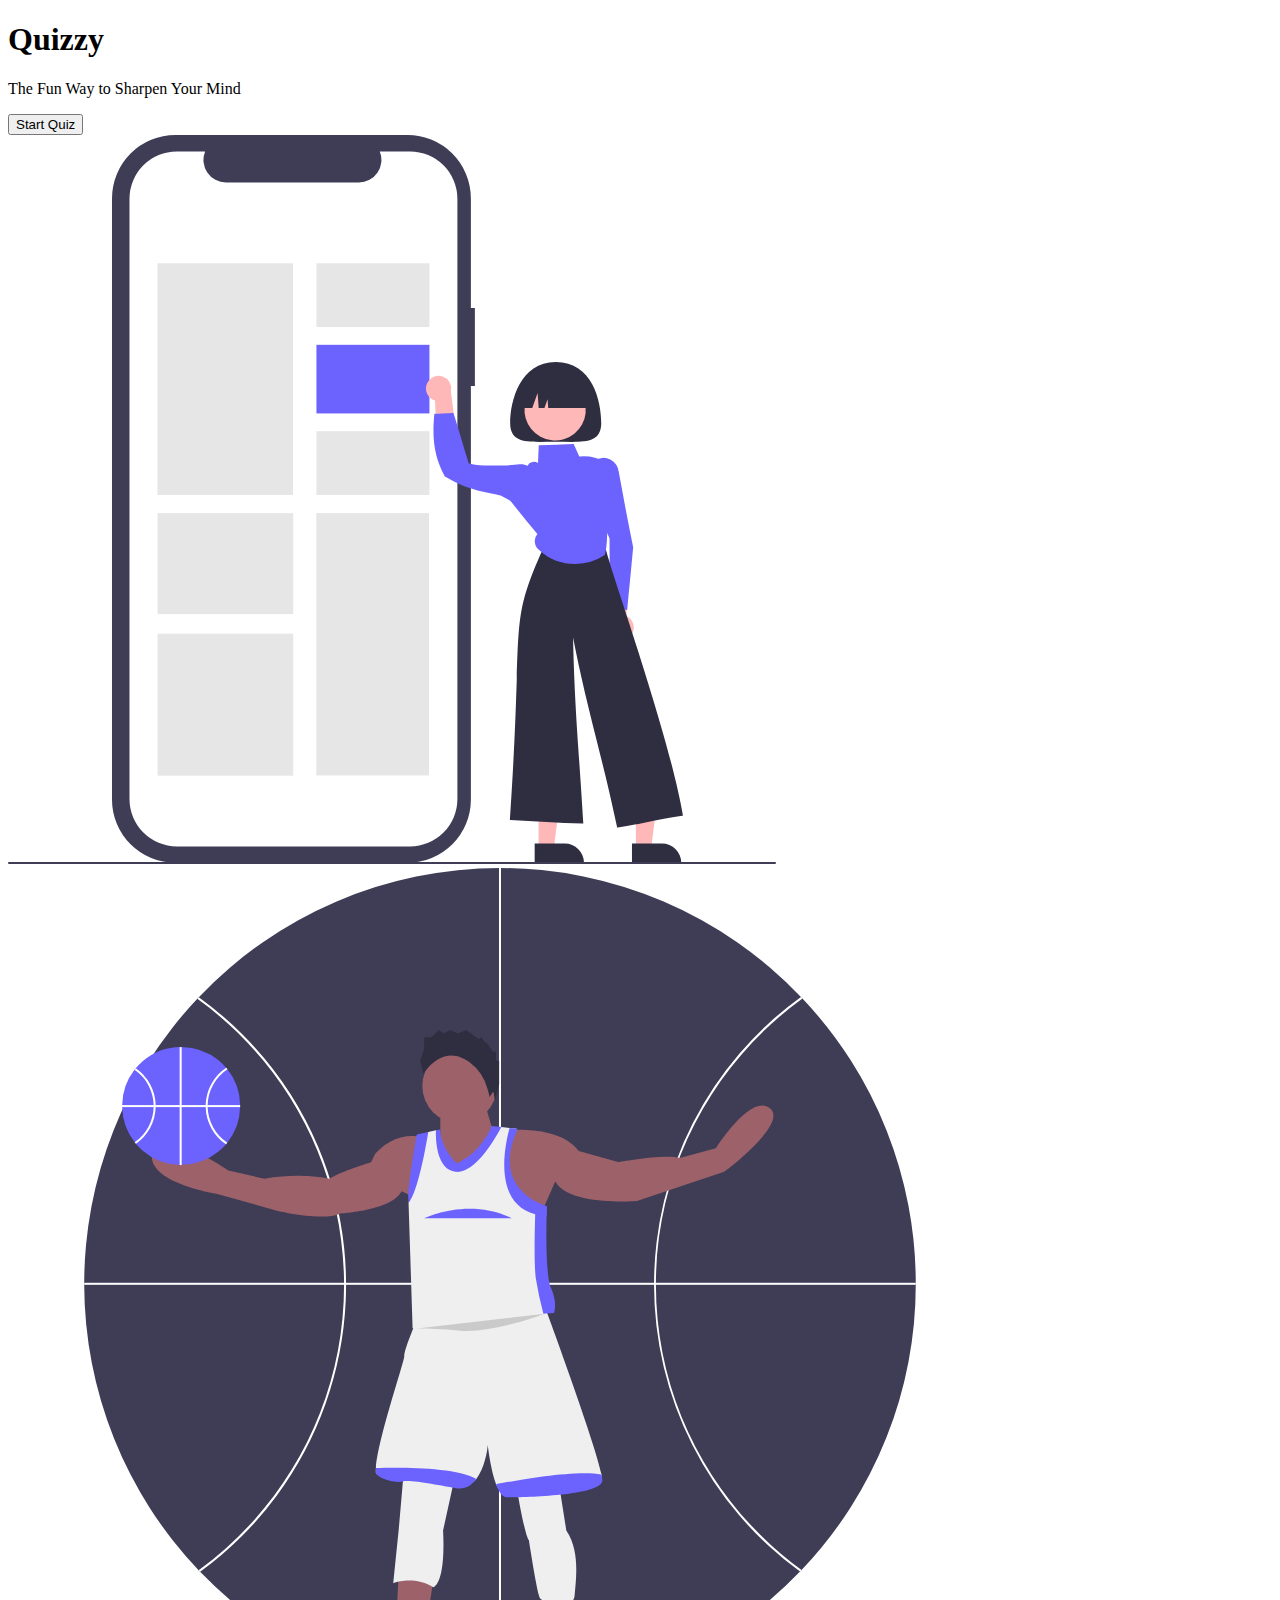
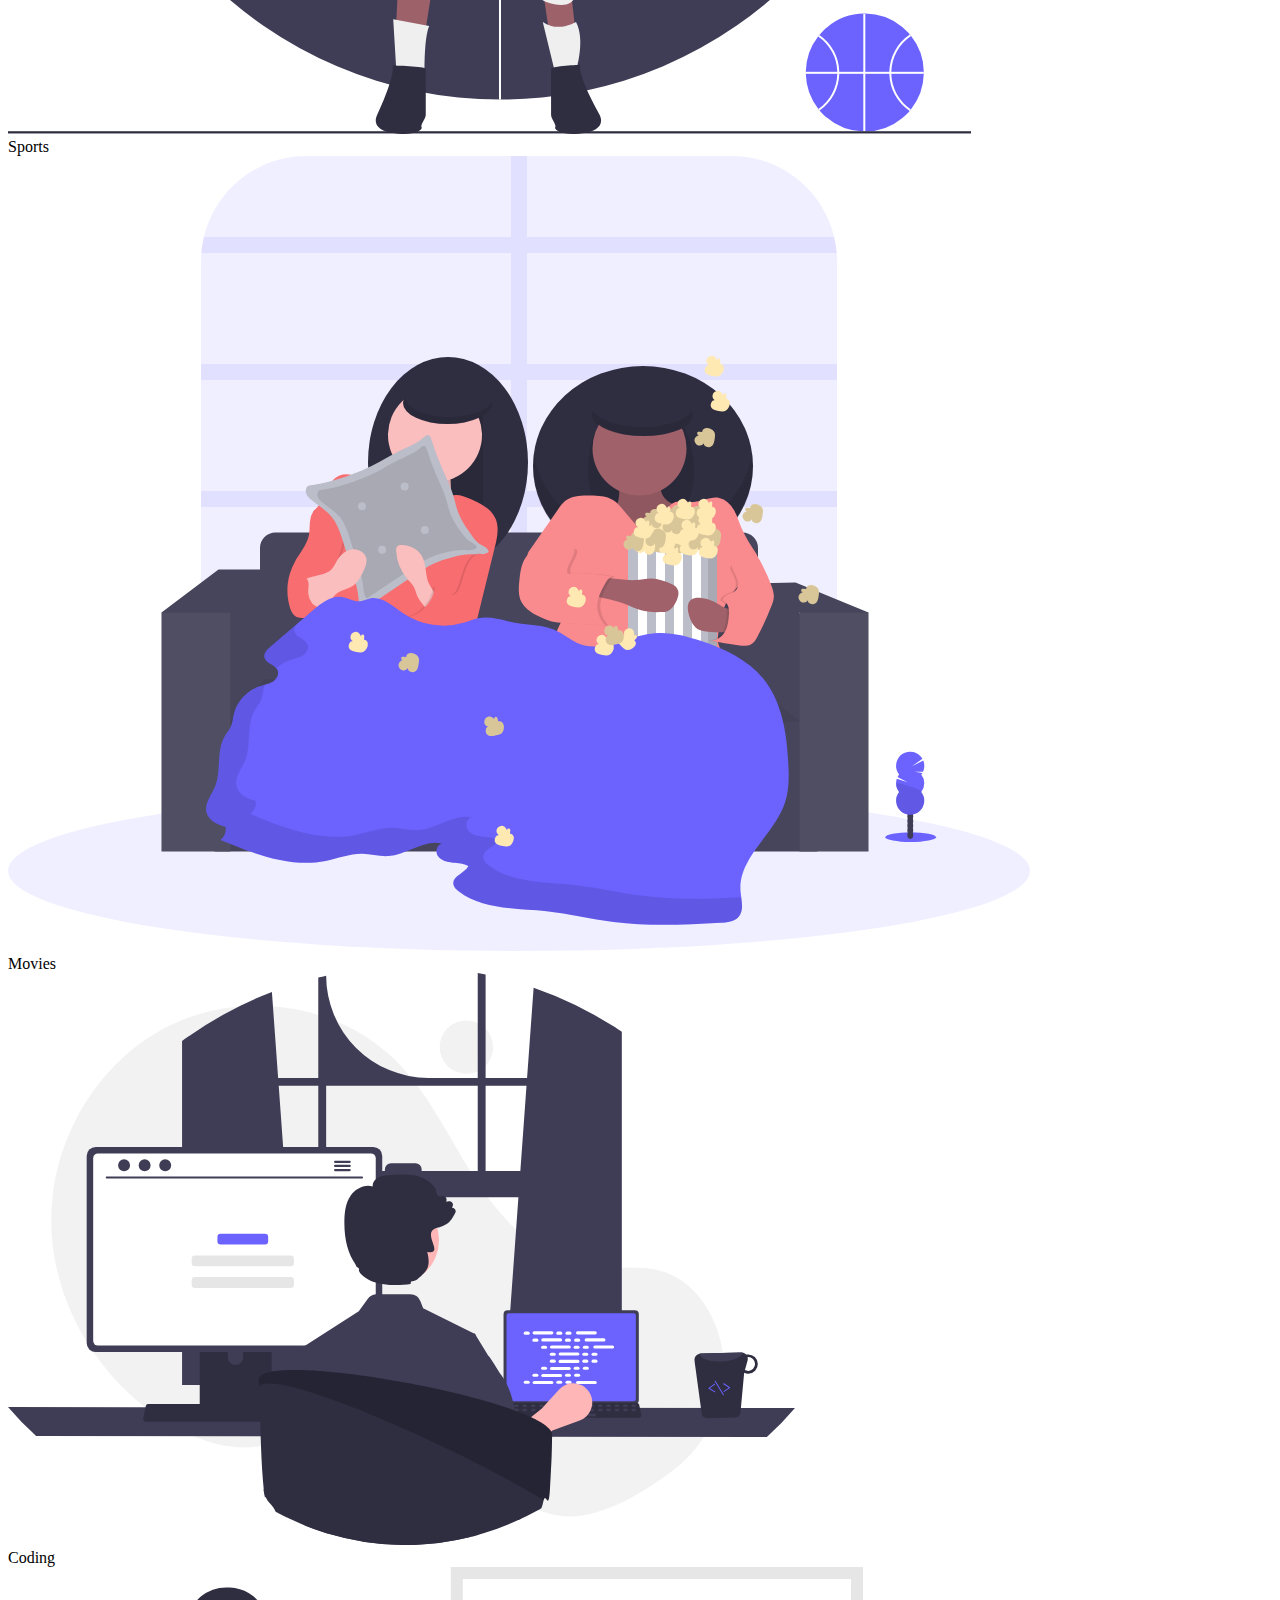
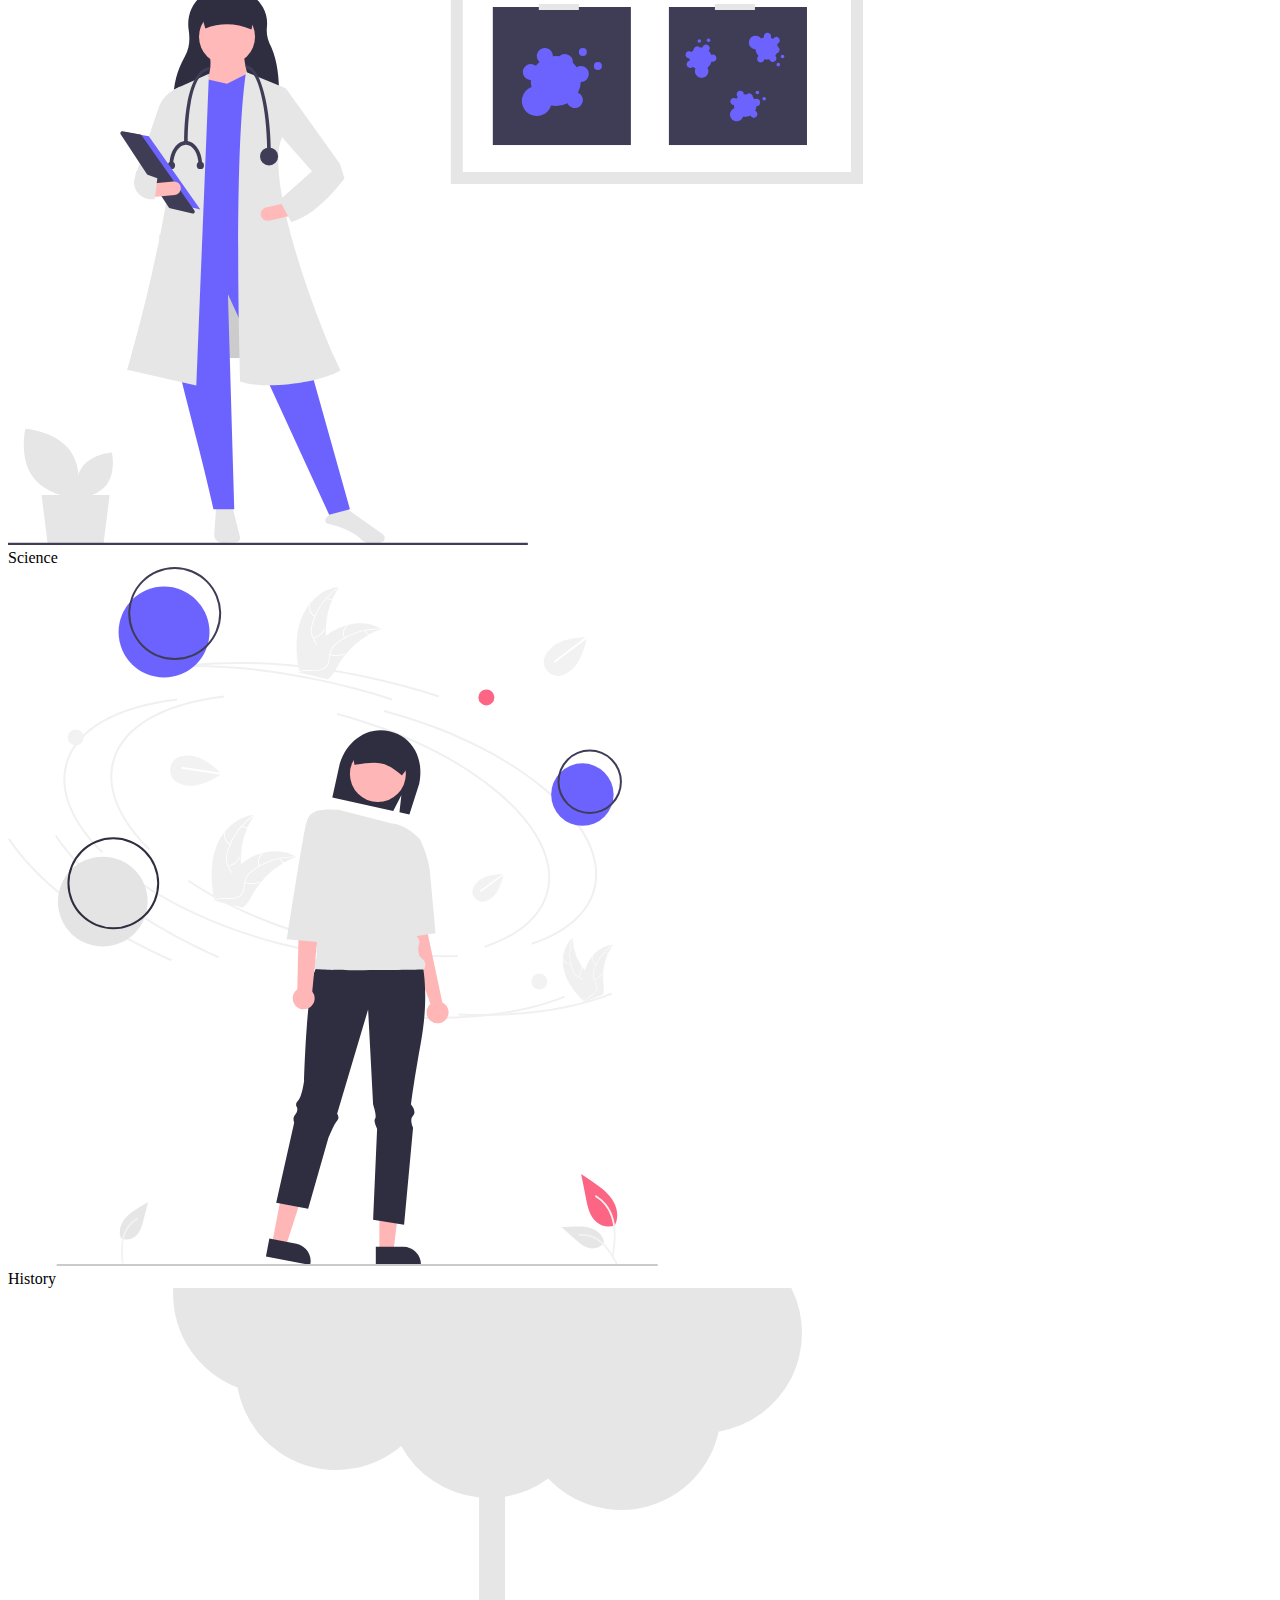
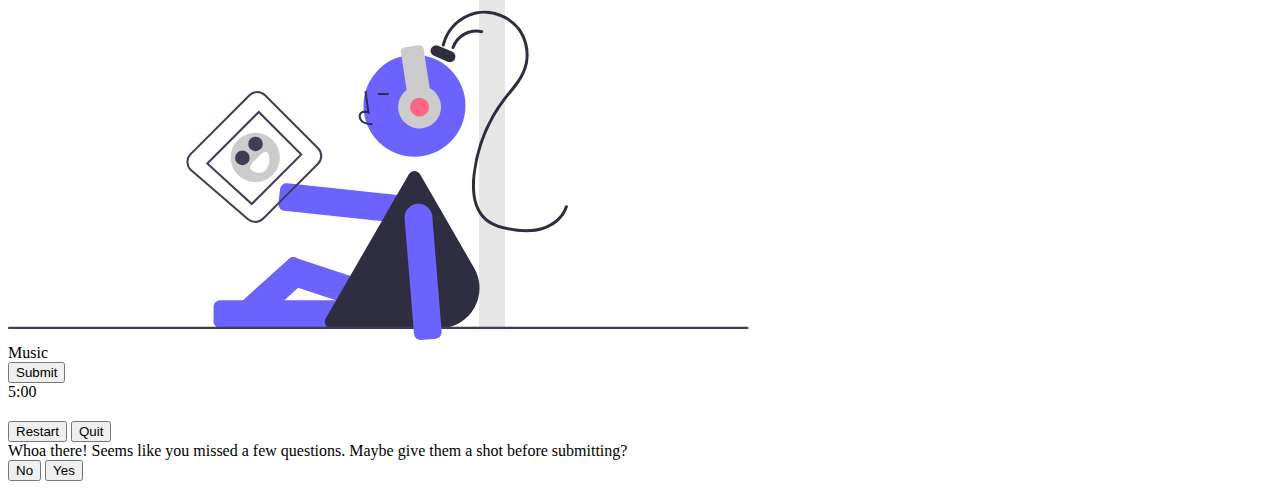
==== index.html @ fc0273d0 "rename the files" ====
<!DOCTYPE html>
<html lang="en">
  <head>
    <meta charset="UTF-8" />
    <meta name="viewport" content="width=device-width, initial-scale=1.0" />
    <title>Quiz App</title>
    <link
      rel="stylesheet"
      href="https://fonts.googleapis.com/css2?family=Material+Symbols+Outlined:opsz,wght,FILL,GRAD@20..48,100..700,0..1,-50..200"
    />
    <link rel="stylesheet" href="quiz.css" />
    <link
      rel="shortcut icon"
      href="public/android-chrome-192x192.png"
      type="image/x-icon"
    />
  </head>
  <body>
    <!-- Background Image -->
    <div id="background-image"></div>

    <!-- Hero Section of the Quiz App -->
    <div id="hero-section" class="common-styling container">
      <div class="text-content">
        <h1>Quizzy</h1>
        <p>The Fun Way to Sharpen Your Mind</p>
        <button id="start-quiz" class="button-style">Start Quiz</button>
      </div>
      <div class="img-content">
        <img
          src="public/undraw_mobile_feed_re_72ta.svg"
          alt="undraw_mobile_feed_re_72ta"
        />
      </div>
    </div>

    <!-- Category Section -->
    <div id="categories-section"
      class="hidden common-styling container cartegories"
    >
      <div class="card">
        <img src="public/undraw_greek_freak_j-2-qb.svg" alt="sports" />
        <div class="text">Sports</div>
      </div>
      <div class="card">
        <img
          src="public/undraw_horror_movie_3988.svg"
          alt="undraw_horror_movie_3988"
        />
        <div class="text">Movies</div>
      </div>
      <div class="card">
        <img
          src="public/undraw_programming_re_kg9v.svg"
          alt="undraw_programming_re_kg9v"
        />
        <div class="text">Coding</div>
      </div>
      <div class="card">
        <img
          src="public/undraw_medical_research_qg4d.svg"
          alt="undraw_medical_research_qg4d"
        />
        <div class="text">Science</div>
      </div>
      <div class="card">
        <img
          src="public/undraw_in_thought_re_qyxl.svg"
          alt="undraw_in_thought_re_qyxl"
        />
        <div class="text">History</div>
      </div>
      <div class="card">
        <img
          src="public/undraw_contemplating_re_ynec.svg"
          alt="undraw_contemplating_re_ynec"
        />
        <div class="text">Music</div>
      </div>
    </div>

    <!-- Question and Options -->

    <div class="hidden common-styling container quiz" id="quiz-section">
      <div class="section-top">
        <button id="submit">Submit</button>
      </div>

      <div class="section-middle">
        <div class="section-middle-1">
          <div id="question-no"></div>
          <div id="question"></div>
          <div id="options"></div>
        </div>
        <div class="section-middle-2">
          <div class="circular-progress">
            <div id="timer">5:00</div>
          </div>
        </div>
      </div>

      <div class="section-bottom"></div>
    </div>

    <!-- Score Card -->

    <div id="score-card" class="hidden common-styling container">
      <div class="score-display">
        <h2></h2>
        <div class="btns">
          <button class="button-style second" id="restart-quiz">Restart</button>
          <button class="button-style" id="quit-quiz">Quit</button>
        </div>
      </div>
    </div>

    <!-- Confirm Submission -->
    <div id="submit-card" class="hidden container common-styling ">
      <div class="card">
        <div class="card-text">
          Whoa there! Seems like you missed a few questions. Maybe give them a shot before submitting?
        </div>

        <div class="submit-btns">
          <button class="button-style" id="no">No</button>
          <button class="button-style" id="yes">Yes</button>
        </div>
      </div>
    </div>

    <script type="module" src="./question.js"></script>
    <script type="module" src="./timer.js"></script>
    <script type="module" src="./ui.js"></script>
    <script type="module" src="./main.js"></script>
    <script type="module" src="./quiz.js"></script>
  </body>
</html>
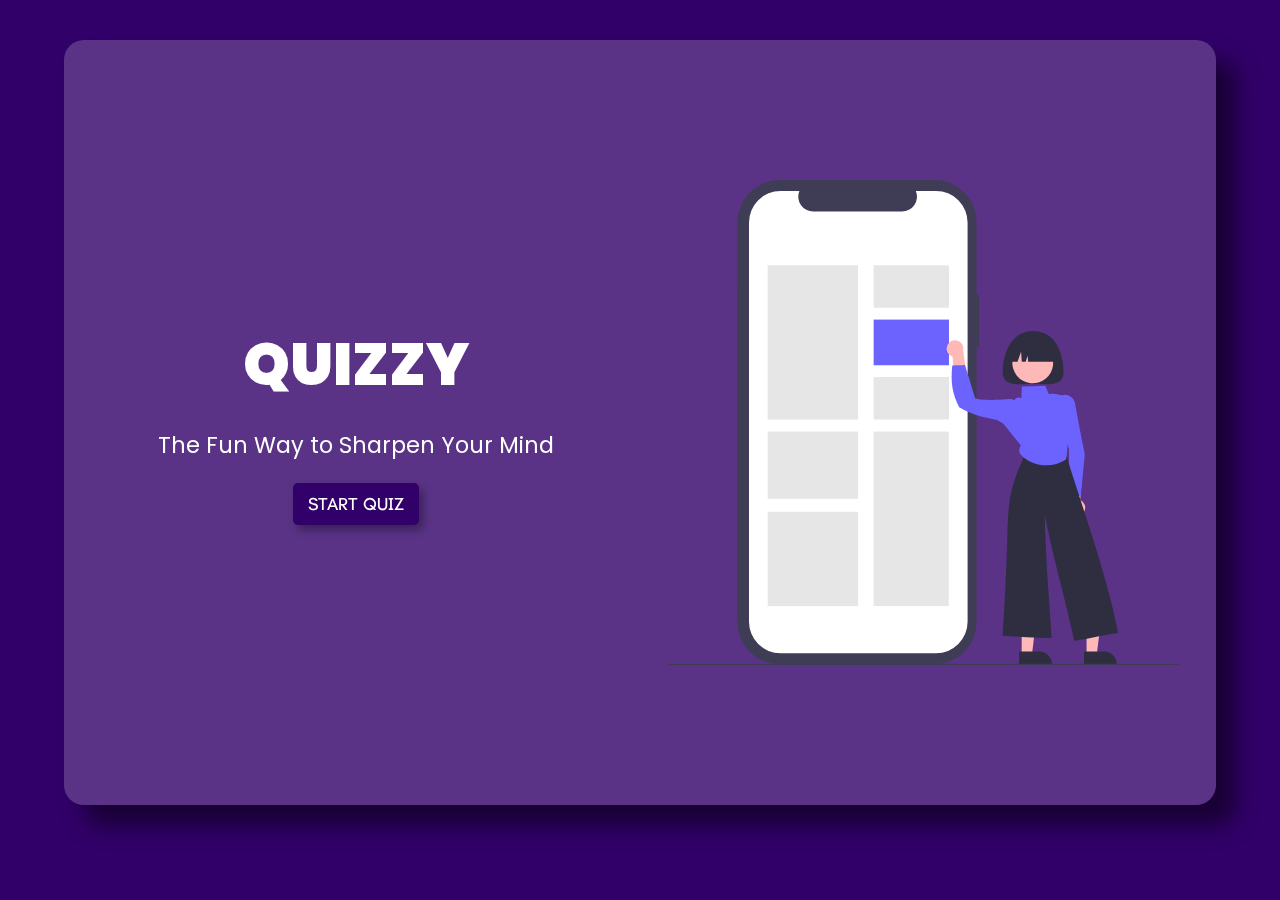
==== commit cccaf967: "basic changes" ====
--- a/index.html
+++ b/index.html
@@ -8,7 +8,7 @@
       rel="stylesheet"
       href="https://fonts.googleapis.com/css2?family=Material+Symbols+Outlined:opsz,wght,FILL,GRAD@20..48,100..700,0..1,-50..200"
     />
-    <link rel="stylesheet" href="quiz.css" />
+    <link rel="stylesheet" href="styles.css" />
     <link
       rel="shortcut icon"
       href="public/android-chrome-192x192.png"
@@ -132,6 +132,6 @@
     <script type="module" src="./timer.js"></script>
     <script type="module" src="./ui.js"></script>
     <script type="module" src="./main.js"></script>
-    <script type="module" src="./quiz.js"></script>
+    <script type="module" src="./app.js"></script>
   </body>
 </html>
--- a/styles.css
+++ b/styles.css
@@ -0,0 +1,759 @@
+@import url("https://fonts.googleapis.com/css2?family=Merriweather:ital,wght@0,300;0,400;0,700;0,900;1,300;1,400;1,700;1,900&display=swap");
+@import url("https://fonts.googleapis.com/css2?family=Teachers:ital,wght@0,400..800;1,400..800&display=swap");
+@import url("https://fonts.googleapis.com/css2?family=Poppins:ital,wght@0,100;0,200;0,300;0,400;0,500;0,600;0,700;0,800;0,900;1,100;1,200;1,300;1,400;1,500;1,600;1,700;1,800;1,900&display=swap");
+
+* {
+  margin: 0;
+  padding: 0;
+  box-sizing: border-box;
+  font-family: "Teachers", sans-serif; /* Teachers font with sans-serif fallback */
+  font-weight: 500; /* Regular weight for Teachers */
+}
+
+.common-styling {
+  width: 85%;
+  height: 85vh;
+  border-radius: 20px;
+  background-color: rgba(255, 255, 255, 0.2);
+  backdrop-filter: blur(8px);
+  box-shadow: 20px 20px 22px rgba(0, 0, 0, 0.5);
+  margin: 40px auto;
+}
+
+.container {
+  width: 90%;
+  margin-left: auto;
+  margin-right: auto;
+  padding-left: 0.5rem;
+  padding-right: 0.5rem;
+}
+
+.button-style {
+  width: auto;
+  padding: 10px 15px;
+  background-color: #310069;
+  color: #fff;
+  font-size: 1.1rem;
+  border: none;
+  border-radius: 5px;
+  cursor: pointer;
+  box-shadow: 4px 5px 10px rgba(0, 0, 0, 0.35);
+  transition: background-color 0.3ms ease;
+  text-transform: uppercase;
+}
+
+.button-style:hover {
+  background-color: #a700ad;
+  box-shadow: 4px 5px 10px rgba(0, 0, 0, 0.55);
+  border: solid 1px #f30dfb;
+}
+
+#background-image {
+  position: fixed;
+  top: 0;
+  left: 0;
+  width: 100%;
+  height: 100vh;
+  z-index: 0;
+  background-color: #310069;
+}
+
+/*/ Hero Section Styling */
+
+#hero-section {
+  position: relative;
+  display: flex;
+  justify-content: center;
+  align-items: center;
+  margin: 40px auto;
+  overflow: hidden;
+  z-index: 10;
+}
+
+.text-content {
+  width: 50%;
+  padding: 20px;
+  display: flex;
+  flex-direction: column;
+  justify-content: space-around;
+  align-items: center;
+  color: #fff;
+}
+
+.text-content h1 {
+  font-family: Poppins, serif;
+  font-weight: 900;
+  padding-bottom: 20px;
+  text-align: center;
+  text-transform: uppercase;
+  font-size: 3.7rem;
+}
+
+.text-content p {
+  font-family: Poppins, serif;
+  font-weight: 400;
+  font-size: 1.4rem;
+  line-height: 1.5;
+  padding-bottom: 20px;
+  text-align: center;
+}
+
+.text-content button {
+  max-width: 300px;
+}
+
+.img-content {
+  width: 50%; /* Balanced with text content */
+  display: flex;
+  justify-content: center;
+  align-items: center;
+  /* background-color: #12db47; */
+}
+
+.img-content img {
+  max-width: 90%;
+  max-height: 90%;
+}
+/*/ Category Section Styling */
+#categories-section {
+  padding: 3% 10%;
+  display: grid;
+  grid-template-rows: repeat(3, 1fr);
+  grid-template-columns: repeat(2, 1fr);
+  grid-gap: 20px 30px;
+}
+
+#categories-section .card {
+  height: 21vh;
+  border-radius: 10px;
+  display: flex;
+  align-items: center;
+  background-color: rgba(255, 255, 255, 0.1);
+  backdrop-filter: blur(5px);
+  box-shadow: 20px 20px 22px rgba(0, 0, 0, 0.3);
+  cursor: pointer;
+  position: relative;
+}
+
+#categories-section .card img {
+  width: 100%;
+  height: 90%;
+  object-fit: contain;
+}
+
+#categories-section .card .text {
+  opacity: 0;
+  color: #a800ad;
+  position: absolute;
+  top: 0;
+  left: 0;
+  right: 0;
+  bottom: 0;
+  display: flex;
+  justify-content: center;
+  align-items: center;
+  font-size: 1.8rem;
+  font-family: Merriweather;
+  text-transform: uppercase;
+  transition: opacity 10ms ease-in;
+}
+
+#categories-section .card:hover img {
+  opacity: 0;
+}
+
+#categories-section .card:hover .text {
+  opacity: 1;
+}
+
+/*/ Quiz layout */
+#quiz-section {
+  position: relative;
+  color: #c7c3c3;
+  font-family: Poppins;
+}
+
+#quiz-section .section-top {
+  width: 100%;
+  height: 20%;
+  display: flex;
+  justify-content: end;
+}
+
+#quiz-section .section-top button {
+  height: 8vh;
+  margin: auto 3vw;
+  padding: 12px 18px;
+  border-radius: 8px;
+  border: none;
+  background-color: #310069;
+  color: #c7c3c3;
+  font-size: medium;
+  cursor: pointer;
+}
+
+#quiz-section .section-top button:hover {
+  background-color: #a800ad;
+  color: #fff;
+}
+
+#quiz-section .section-middle {
+  width: 100%;
+  height: 60%;
+  display: flex;
+  justify-content: center;
+  align-items: center;
+}
+
+#quiz-section .section-middle .section-middle-1 {
+  width: 75%;
+  height: 100%;
+}
+
+#quiz-section .section-middle .correct {
+  background-color: rgb(13, 237, 13);
+  color: #fff;
+}
+
+#quiz-section .section-middle .incorrect {
+  background-color: rgb(237, 13, 13);
+  color: #fff;
+}
+
+#question-no {
+  width: 100%;
+  height: 10%;
+  text-align: justify;
+  padding: 12px 16px;
+  font-size: 1.2rem;
+  font-weight: 500;
+  font-family: poppins;
+}
+
+#question {
+  width: 100%;
+  height: 10vh;
+  padding: 8px 16px;
+  display: flex;
+  align-items: center;
+  text-wrap: 1;
+  font-family: poppins;
+  font-size: 1rem;
+  font-weight: 500;
+}
+
+#options {
+  display: grid;
+  grid-template-columns: repeat(2, 1fr);
+  grid-template-rows: repeat(2, 1fr);
+  grid-gap: 20px;
+  padding-top: 2vh;
+  padding-left: 1vw;
+  padding-right: 5vw;
+}
+
+#options li {
+  height: 8vh;
+  border-radius: 10px;
+  display: flex;
+  justify-content: center;
+  align-items: center;
+  background-color: rgba(255, 255, 255, 0.1);
+  backdrop-filter: blur(10px);
+  box-shadow: 20px 20px 22px rgba(0, 0, 0, 0.18);
+  font-size: 1.1rem;
+  color: #fff;
+  transition: background 0.5ms ease;
+  cursor: pointer;
+}
+
+#options li:hover {
+  background-color: #310069;
+  color: #c7c3c3;
+}
+
+#quiz-section .section-middle .section-middle-2 {
+  width: 25%;
+  position: relative;
+  display: flex;
+  justify-content: center;
+  align-items: center;
+}
+
+.circular-progress {
+  position: relative;
+  width: 70%;
+  padding-bottom: 70%;
+  border-radius: 50%;
+  background: conic-gradient(#310069 1deg, #dcd9d9 0deg);
+  display: flex;
+  justify-content: center;
+  align-items: center;
+  z-index: 10;
+}
+
+.circular-progress::before {
+  position: absolute;
+  content: "";
+  top: 8%;
+  width: 85%;
+  padding-top: 85%;
+  border-radius: 50%;
+  background-color: rgba(255, 255, 255, 1);
+}
+
+#timer {
+  position: absolute;
+  top: 50%;
+  left: 50%;
+  transform: translate(-50%, -50%);
+  font-size: 3rem;
+  z-index: 10;
+  color: #310069;
+}
+
+#quiz-section .section-bottom {
+  width: 100%;
+  height: 10%;
+}
+
+/*/ Final Report Styling */
+
+#score-card {
+  display: flex;
+  justify-content: center;
+  align-items: center;
+}
+
+#score-card .score-display {
+  width: 50%;
+  height: 50%;
+  color: #e7e3e3;
+  background-color: rgba(255, 255, 255, 0.1);
+  backdrop-filter: blur(20px);
+  box-shadow: 20px 20px 22px rgba(0, 0, 0, 0.2);
+  border-radius: 20px;
+  display: flex;
+  flex-direction: column;
+  justify-content: center;
+  align-items: center;
+}
+
+#score-card .score-display h2 {
+  margin-bottom: 15px;
+  padding: 0 15px;
+  text-align: center;
+}
+
+#score-card .score-display .btns {
+  width: 100%;
+  margin-top: 20px;
+  padding: 0.4vw 6vw;
+  display: flex;
+  justify-content: space-around;
+
+}
+
+.second {
+  background-color: #e7e3e3;
+  color: #310069;
+}
+
+.second:hover {
+  color: white;
+}
+
+/*/ Submission Card  */
+#submit-card {
+  display: flex;
+  justify-content: center;
+  align-items: center;
+  
+}
+
+#submit-card .card {
+  width: 45%;
+  height: 45%;
+  display: flex;
+  flex-direction: column;
+  align-items: center;
+  justify-content: center;
+  background-color: rgba(255, 255, 255, 0.1);
+  backdrop-filter: blur(20px);
+  box-shadow: 10px 12px 22px rgba(0, 0, 0, 0.4);
+  border-radius: 20px;
+}
+
+#submit-card .card .card-text {
+  width: 100%;
+  font-size: 20px;
+  font-weight: 500;
+  text-transform: uppercase;
+  text-align: center;
+  padding: 12px 14px;
+  color: #e7e3e3;
+}
+
+#submit-card .card button {
+  font-size: 1rem;
+  font-weight: 600;
+  font-family: poppins;
+  margin-right: 10px;
+  margin-left: 10px;
+  padding: 10px 25px;
+}
+
+#no:hover {
+  background-color: rgba(13, 237, 13, 0.712);
+  border: none;
+}
+
+#yes:hover {
+  background-color: rgb(237, 13, 13);
+  border: none;
+}
+
+.hidden {
+  display: none !important;
+}
+
+/*# Mobile responsive design */
+
+@media (max-width: 767px) {
+  .container {
+    max-width: 100%;
+    padding: 0 15px;
+  }
+
+  #hero-section {
+    flex-direction: column;
+  }
+
+  .text-content {
+    width: 100%;
+    padding: 20px 25px;
+  }
+  
+  .img-content {
+    display: none;
+  }
+
+  #categories-section {
+    grid-template-rows: repeat(3, 25vh);
+    padding: 19px 11px;
+  }
+
+  #categories-section .card .text {
+    font-size: 1.3rem;
+  }
+
+  #quiz-section .section-top button {
+    height: 6vh;
+    margin: 12px 2vw;
+    padding: 10px 15px;
+    font-size: 0.7rem;
+    text-transform: uppercase;
+  }
+
+  #quiz-section .section-middle {
+    flex-direction: column-reverse;
+  }
+
+  #quiz-section .section-middle .section-middle-1 {
+    width: 100%;
+  }
+
+  #question-no {
+    font-size: 1rem;
+    padding: 15px 10px;
+    display: flex;
+    align-items: center;
+    text-align: start;
+    margin: 2vw 0;
+  }
+
+  #question {
+    width: auto;
+    margin: 2vw 0;
+    padding: 5px 10px;
+    font-size: 1rem;
+  }
+
+  #options {
+    grid-template-columns: 1fr;
+    grid-template-rows: repeat(4, 1fr);
+    grid-gap: 3vw;
+  }
+
+  #options li {
+    height: 6vh;
+    font-size: 1rem;
+  }
+
+  #quiz-section .section-middle .section-middle-2 {
+    width: 90%;
+    padding: 2vw 0;
+    margin-top: 4%;
+    margin-bottom: 2%;
+    margin-right: 5%;
+  }
+  .circular-progress {
+    width: 50%;
+    padding-bottom: 50%;
+  }
+
+  #timer {
+    font-size: 1.3rem;
+  }
+
+  #score-card .score-display {
+    width: auto;
+    height: 75%;
+    display: flex;
+    justify-content: center;
+    align-items: center;
+  }
+
+  #score-card .score-display h2 {
+    text-transform: uppercase;
+    padding: 2vw 4vw;
+  }
+
+  .perfect-class {
+    font-size: 1em;
+  }
+
+  .nearly-perfect-class {
+    font-size: 1rem;
+  }
+
+  .nearly-perfect-class span {
+    color: #310069;
+    font-weight: 600;
+  }
+
+  .good-afford {
+    font-size: 1em;
+    text-align: center;
+  }
+
+  .good-afford span {
+    color: #310069;
+    font-weight: 600;
+  }
+
+  .better-luck-next {
+    font-size: 1rem;
+    text-align: center;
+    color: #dcd9d9;
+  }
+
+  .better-luck-next span {
+    color: #310069;
+    font-weight: 600;
+  }
+  .better-luck-next div {
+    font-size: 1.1rem;
+    margin-top: 10px;
+    color: #fff;
+  }
+
+  #score-card .score-display .btns {
+    width: 100%;
+    display: flex;
+    justify-content: space-around;
+  
+  }
+
+  #submit-card .card {
+    width: 90%;
+    height: 70%;
+    display: flex;
+    flex-direction: column;
+    align-items: center;
+  }
+
+  .card-text {
+    width: 100%;
+    color: #dcd9d9;
+    margin: 10px 0;
+    padding: 10vw 10vw;
+    font-size: 1.4rem;
+  }
+
+  .submit-btns {
+    padding: 17px 0;
+  }
+
+}
+
+/*# Tablets */
+@media (min-width: 768px) and (max-width: 1024px) {
+  .container {
+    max-width: 768px;
+  }
+
+  #hero-section {
+    flex-direction: row;
+  }
+
+  .img-content {
+    display: flex;
+    width: 50%;
+    height: auto;
+  }
+
+  .img-content img {
+    width: 90%;
+    height: auto;
+  }
+  
+  #categories-section {
+    grid-template-rows: repeat(3, 25vh);
+    padding: 19px 11px;
+  }
+
+  #categories-section .card .text {
+    font-size: 1.3rem;
+  }
+
+  #quiz-section .section-top button {
+    margin: 12px 4vw;
+    padding: 0 17px;
+    font-size: 0.99rem;
+    text-transform: uppercase;
+  }
+
+  #quiz-section .section-middle {
+    flex-direction: column-reverse;
+  }
+
+  #quiz-section .section-middle .section-middle-1 {
+    width: 95%;
+  }
+
+  #question-no {
+    font-size: 1.2rem;
+    padding: 2px 10px;
+    display: flex;
+    align-items: center;
+    text-align: start;
+  }
+  
+  #question {
+    width: auto;
+    font-size: 1.2rem;
+    padding: 2px 10px;
+  
+  }
+
+  #options {
+    grid-template-columns: 1fr;
+    grid-template-rows: repeat(4, 1fr);
+    grid-gap: 3vw;
+  }
+
+  #options li {
+    height: 7vh;
+    font-size: 1.2rem;
+  }
+
+  #quiz-section .section-middle .section-middle-2 {
+    width: 90%;
+    margin-top: 4%;
+    margin-bottom: 2%;
+    margin-right: 5%;
+  }
+  .circular-progress {
+    width: 29%;
+    padding-bottom: 29%;
+  }
+
+  #timer {
+    font-size: 2rem;
+  }
+
+  #score-card .score-display {
+    width: 95%;
+    height: 75%;
+    display: flex;
+    justify-content: center;
+    align-items: center;
+  }
+
+  #score-card .score-display h2 {
+    text-transform: uppercase;
+  }
+
+  .perfect-class {
+    font-size: 1.5rem;
+  }
+
+  .nearly-perfect-class {
+    font-size: 1.5rem;
+  }
+
+  .nearly-perfect-class span {
+    color: #310069;
+    font-weight: 600;
+  }
+
+  .good-afford {
+    font-size: 1.5rem;
+    text-align: center;
+  }
+
+  .good-afford span {
+    color: #310069;
+    font-weight: 600;
+  }
+
+  .better-luck-next {
+    font-size: 1.45rem;
+    text-align: center;
+    color: #dcd9d9;
+  }
+
+  .better-luck-next span {
+    color: #310069;
+    font-weight: 600;
+  }
+  .better-luck-next div {
+    font-size: 1.5rem;
+    margin-top: 10px;
+    color: #fff;
+  }
+
+  #score-card .score-display .btns {
+    width: 80%;
+    display: flex;
+    justify-content: space-evenly;
+  
+  }
+
+  .btns button{
+    padding: 15px 25px;
+  }
+
+  #submit-card .card {
+    width: 90%;
+    height: 70%;
+    display: flex;
+    flex-direction: column;
+    align-items: center;
+  }
+
+  .card-text {
+    width: 100%;
+    color: #dcd9d9;
+    margin: 10px 0;
+    padding: 10vw 10vw;
+    font-size: 1.4rem;
+  }
+
+  .submit-btns {
+    padding: 17px 0;
+  }
+}
+
+
